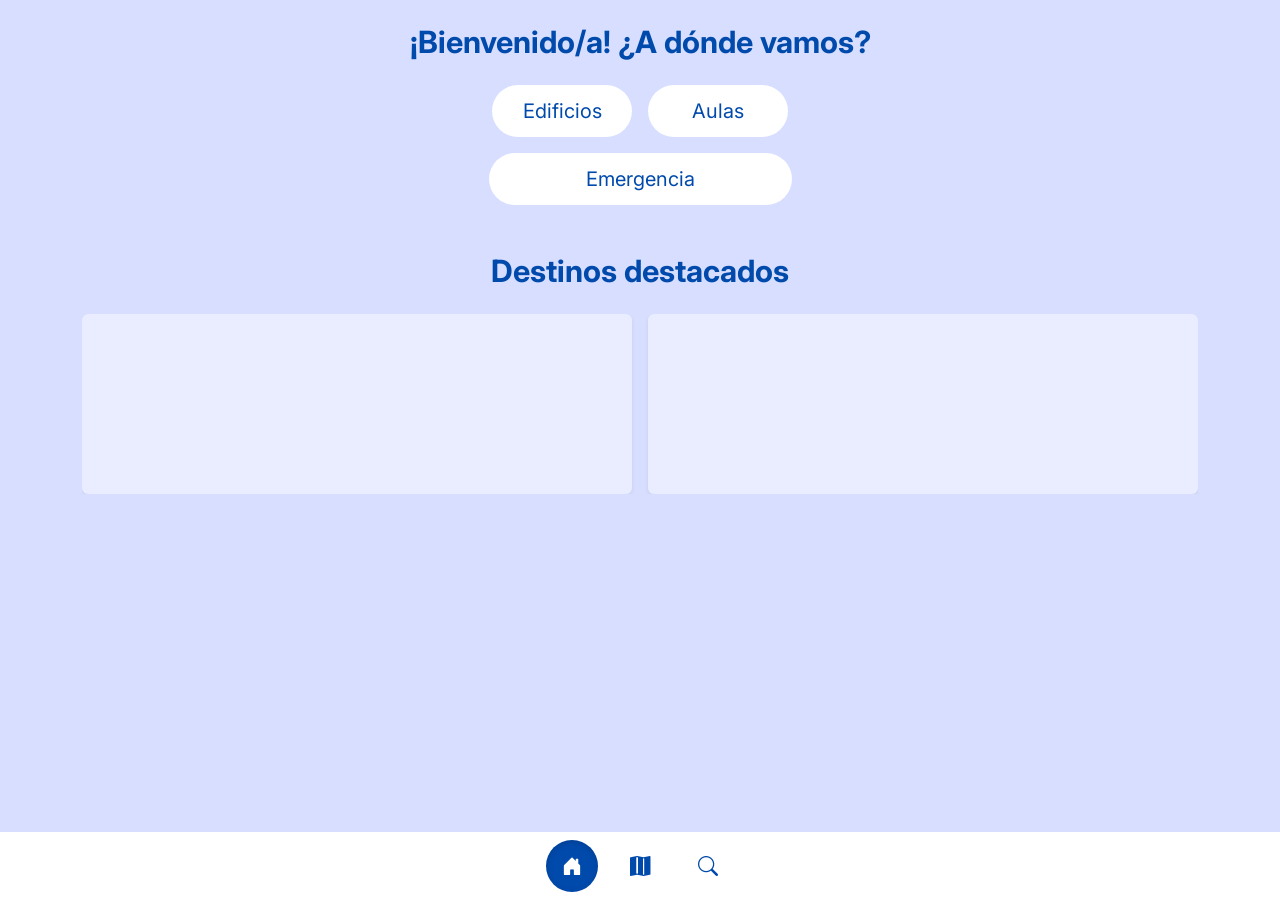
==== index.html @ 74a083c4 "1ra-actualizacion" ====
<!DOCTYPE html>
<html lang="es">
<head>
    <meta charset="UTF-8">
    <meta name="viewport" content="width=device-width, initial-scale=1.0">
    <title>UNMaps</title>
    <!-- Bootstrap CSS CDN -->
    <link rel="preconnect" href="https://fonts.googleapis.com">
    <link rel="preconnect" href="https://fonts.gstatic.com" crossorigin>
    <link href="https://fonts.googleapis.com/css2?family=Inter:ital,opsz,wght@0,14..32,100..900;1,14..32,100..900&display=swap" rel="stylesheet">
    <link href="https://cdn.jsdelivr.net/npm/bootstrap@5.3.3/dist/css/bootstrap.min.css" rel="stylesheet">
    <link rel="stylesheet" href="https://cdn.jsdelivr.net/npm/bootstrap-icons@1.11.3/font/bootstrap-icons.min.css">
    <link rel="stylesheet" href="style.css">
    <style>
        body {
            font-family: 'Inter', sans-serif;
            font-size: 12pt;
            background-color: #d7deff;
            padding-bottom: 76px;
        }

        h1, h2, h3, h4, h5, h6 {
            font-size: 23pt;
        }

        .nav-icon-button {
            font-size: 15pt;
        }

        .navbar.fixed-bottom {
            background-color: #ffffff !important;
        }

        .navbar.fixed-bottom .nav-icon-button {
            margin: 0;
        }

        #destinosCarousel {
            touch-action: pan-y;
            user-select: none;
            cursor: grab;
        }

        #destinosCarousel.dragging {
            cursor: grabbing;
        }
    </style>
</head>
<body>

    <!-- 1. Barra de navegación (Navbar) -->
    <nav class="navbar fixed-bottom py-2">
        <div class="container-fluid justify-content-center gap-3">
            <a href="index.html" class="nav-icon-button" data-page="index" aria-label="Inicio">
                <i class="bi bi-house-door-fill"></i>
            </a>
            <a href="map.html" class="nav-icon-button" data-page="map" aria-label="Mapa">
                <i class="bi bi-map-fill"></i>
            </a>
            <a href="search.html" class="nav-icon-button" data-page="search" aria-label="Buscar">
                <i class="bi bi-search"></i>
            </a>
        </div>
    </nav>

    <main class="container text-center py-4">
        <h1 class="fw-bold" style="color: #004aac;">¡Bienvenido/a! ¿A dónde vamos?</h1>

        <div class="d-flex justify-content-center gap-3 mt-4">
            <button type="button" class="nav-icon-button" aria-label="Edificios" style="width: 140px; border-radius: 999px;">
                Edificios
            </button>
            <button type="button" class="nav-icon-button" aria-label="Aulas" style="width: 140px; border-radius: 999px;">
                Aulas
            </button>
        </div>

        <div class="d-flex justify-content-center mt-3">
            <button type="button" class="nav-icon-button" aria-label="Emergencia" style="width: 303px; border-radius: 999px;">
                Emergencia
            </button>
        </div>

        <h2 class="fw-bold mt-5" style="color: #004aac;">Destinos destacados</h2>

        <div id="destinosCarousel" class="carousel slide mt-4" data-bs-ride="false" data-bs-touch="true" data-bs-interval="false">
            <div class="carousel-inner">
                <div class="carousel-item active">
                    <div class="row g-3 justify-content-center">
                        <div class="col-6">
                            <div class="card border-0 shadow-sm" style="height: 180px; background: rgba(255,255,255,0.45);"></div>
                        </div>
                        <div class="col-6">
                            <div class="card border-0 shadow-sm" style="height: 180px; background: rgba(255,255,255,0.45);"></div>
                        </div>
                    </div>
                </div>
                <div class="carousel-item">
                    <div class="row g-3 justify-content-center">
                        <div class="col-6">
                            <div class="card border-0 shadow-sm" style="height: 180px; background: rgba(255,255,255,0.45);"></div>
                        </div>
                        <div class="col-6">
                            <div class="card border-0 shadow-sm" style="height: 180px; background: rgba(255,255,255,0.45);"></div>
                        </div>
                    </div>
                </div>
            </div>
        </div>
    </main>

    <script>
        const currentPage = window.location.pathname.split('/').pop() || 'index.html';
        const navButtons = document.querySelectorAll('.navbar .nav-icon-button');

        navButtons.forEach((button) => {
            const page = button.dataset.page;
            const isCurrentPage =
                (page === 'index' && currentPage === 'index.html') ||
                (page === 'map' && currentPage === 'map.html') ||
                (page === 'search' && currentPage === 'search.html');

            button.classList.toggle('active', isCurrentPage);

            button.addEventListener('click', () => {
                navButtons.forEach((item) => item.classList.remove('active'));
                button.classList.add('active');
            });
        });

        const carousel = document.getElementById('destinosCarousel');
        let startX = 0;
        let dragging = false;

        carousel.addEventListener('pointerdown', (event) => {
            dragging = true;
            startX = event.clientX;
            carousel.classList.add('dragging');
        });

        carousel.addEventListener('pointerup', (event) => {
            if (!dragging) return;
            dragging = false;
            carousel.classList.remove('dragging');

            const deltaX = event.clientX - startX;
            if (Math.abs(deltaX) > 50) {
                const bsCarousel = bootstrap.Carousel.getOrCreateInstance(carousel);
                if (deltaX < 0) {
                    bsCarousel.next();
                } else {
                    bsCarousel.prev();
                }
            }
        });

        carousel.addEventListener('pointerleave', () => {
            dragging = false;
            carousel.classList.remove('dragging');
        });
    </script>

    <!-- Bootstrap JS Bundle con Popper (necesario para menús desplegables, modales, etc.) -->
    <script src="https://cdn.jsdelivr.net/npm/bootstrap@5.3.3/dist/js/bootstrap.bundle.min.js"></script>
</body>
</html>
---- style.css ----
.nav-icon-button {
    width: 52px;
    height: 52px;
    border-radius: 50%;
    border: none;
    background-color: #ffffff;
    color: #004aac;
    display: flex;
    align-items: center;
    justify-content: center;
    transition: all 0.2s ease-in-out;
    text-decoration: none;
    text-underline-offset: unset;
}

.nav-icon-button:hover,
.nav-icon-button:focus {
    background-color: #5070fe;
    border: none;
    color: #ffffff;
    text-decoration: none;
    text-underline-offset: unset;
}

.nav-icon-button:active,
.nav-icon-button.active {
    background-color: #004aac;
    border: none;
    color: #ffffff;
    box-shadow: inset 0 2px 6px rgba(0, 0, 0, 0.15);
}

.nav-icon-button i {
    font-size: 1.25rem;
}
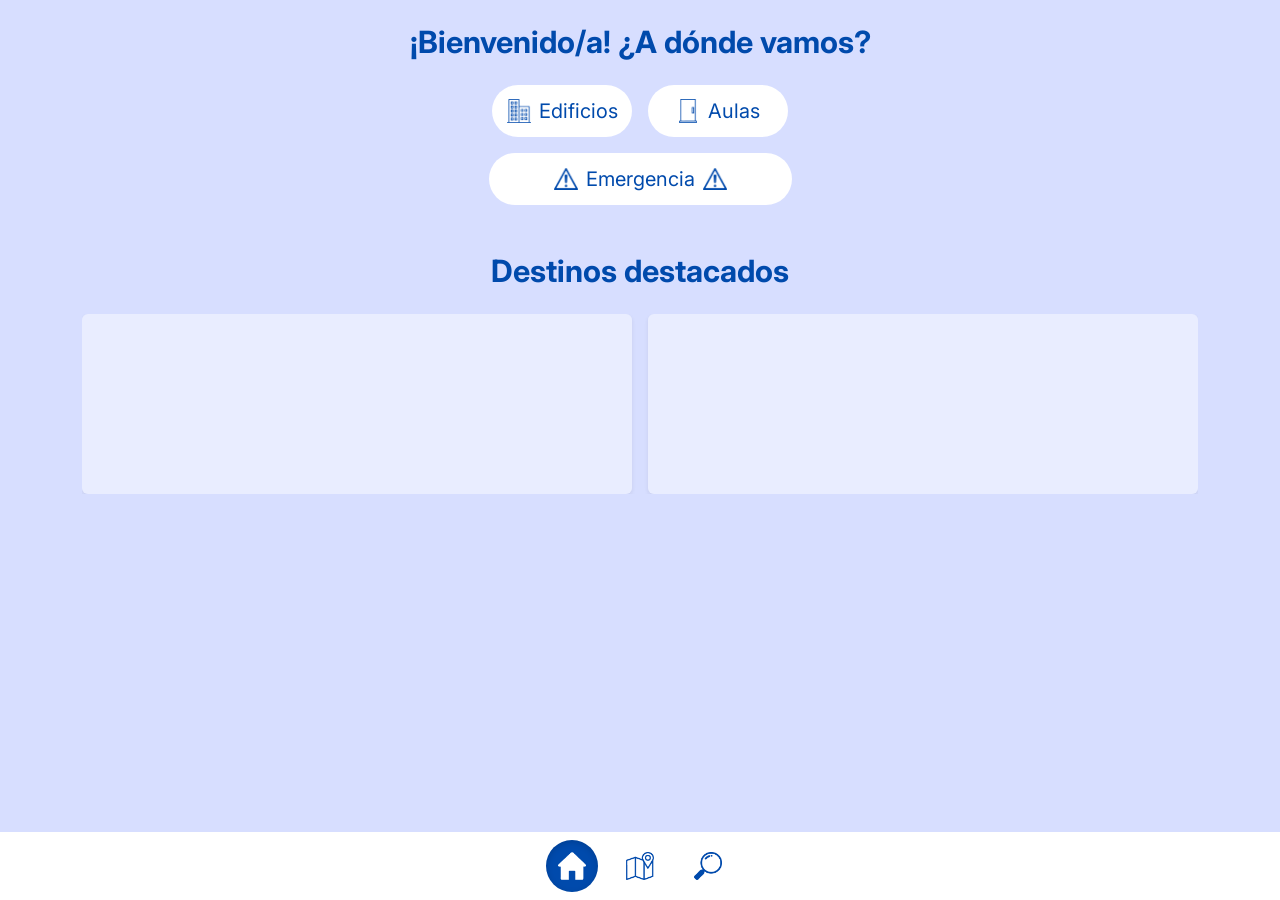
==== commit 68d53eca: "Actualizacion importante cambio en iconos, tipografia y botones" ====
--- a/index.html
+++ b/index.html
@@ -35,6 +35,16 @@
             margin: 0;
         }
 
+        .home-action-button {
+            gap: 8px;
+        }
+
+        .home-action-button img {
+            width: 24px;
+            height: 24px;
+            object-fit: contain;
+        }
+
         #destinosCarousel {
             touch-action: pan-y;
             user-select: none;
@@ -52,13 +62,13 @@
     <nav class="navbar fixed-bottom py-2">
         <div class="container-fluid justify-content-center gap-3">
             <a href="index.html" class="nav-icon-button" data-page="index" aria-label="Inicio">
-                <i class="bi bi-house-door-fill"></i>
+                <img src="icons/casa.png" alt="" aria-hidden="true">
             </a>
             <a href="map.html" class="nav-icon-button" data-page="map" aria-label="Mapa">
-                <i class="bi bi-map-fill"></i>
+                <img src="icons/mapita.png" alt="" aria-hidden="true">
             </a>
             <a href="search.html" class="nav-icon-button" data-page="search" aria-label="Buscar">
-                <i class="bi bi-search"></i>
+                <img src="icons/lupa.png" alt="" aria-hidden="true">
             </a>
         </div>
     </nav>
@@ -67,17 +77,21 @@
         <h1 class="fw-bold" style="color: #004aac;">¡Bienvenido/a! ¿A dónde vamos?</h1>
 
         <div class="d-flex justify-content-center gap-3 mt-4">
-            <button type="button" class="nav-icon-button" aria-label="Edificios" style="width: 140px; border-radius: 999px;">
+            <button type="button" class="nav-icon-button home-action-button" aria-label="Edificios" style="width: 140px; border-radius: 999px;">
+                <img src="icons/edificios.png" alt="" aria-hidden="true">
                 Edificios
             </button>
-            <button type="button" class="nav-icon-button" aria-label="Aulas" style="width: 140px; border-radius: 999px;">
+            <button type="button" class="nav-icon-button home-action-button" aria-label="Aulas" style="width: 140px; border-radius: 999px;">
+                <img src="icons/aulas.png" alt="" aria-hidden="true">
                 Aulas
             </button>
         </div>
 
         <div class="d-flex justify-content-center mt-3">
-            <button type="button" class="nav-icon-button" aria-label="Emergencia" style="width: 303px; border-radius: 999px;">
+            <button type="button" class="nav-icon-button home-action-button" aria-label="Emergencia" style="width: 303px; border-radius: 999px;">
+                <img src="icons/emergencia.png" alt="" aria-hidden="true">
                 Emergencia
+                <img src="icons/emergencia.png" alt="" aria-hidden="true">
             </button>
         </div>
 
--- a/style.css
+++ b/style.css
@@ -33,3 +33,16 @@
 .nav-icon-button i {
     font-size: 1.25rem;
 }
+
+.nav-icon-button img {
+    width: 28px;
+    height: 28px;
+    object-fit: contain;
+}
+
+.nav-icon-button:hover img,
+.nav-icon-button:focus img,
+.nav-icon-button:active img,
+.nav-icon-button.active img {
+    filter: brightness(0) invert(1);
+}
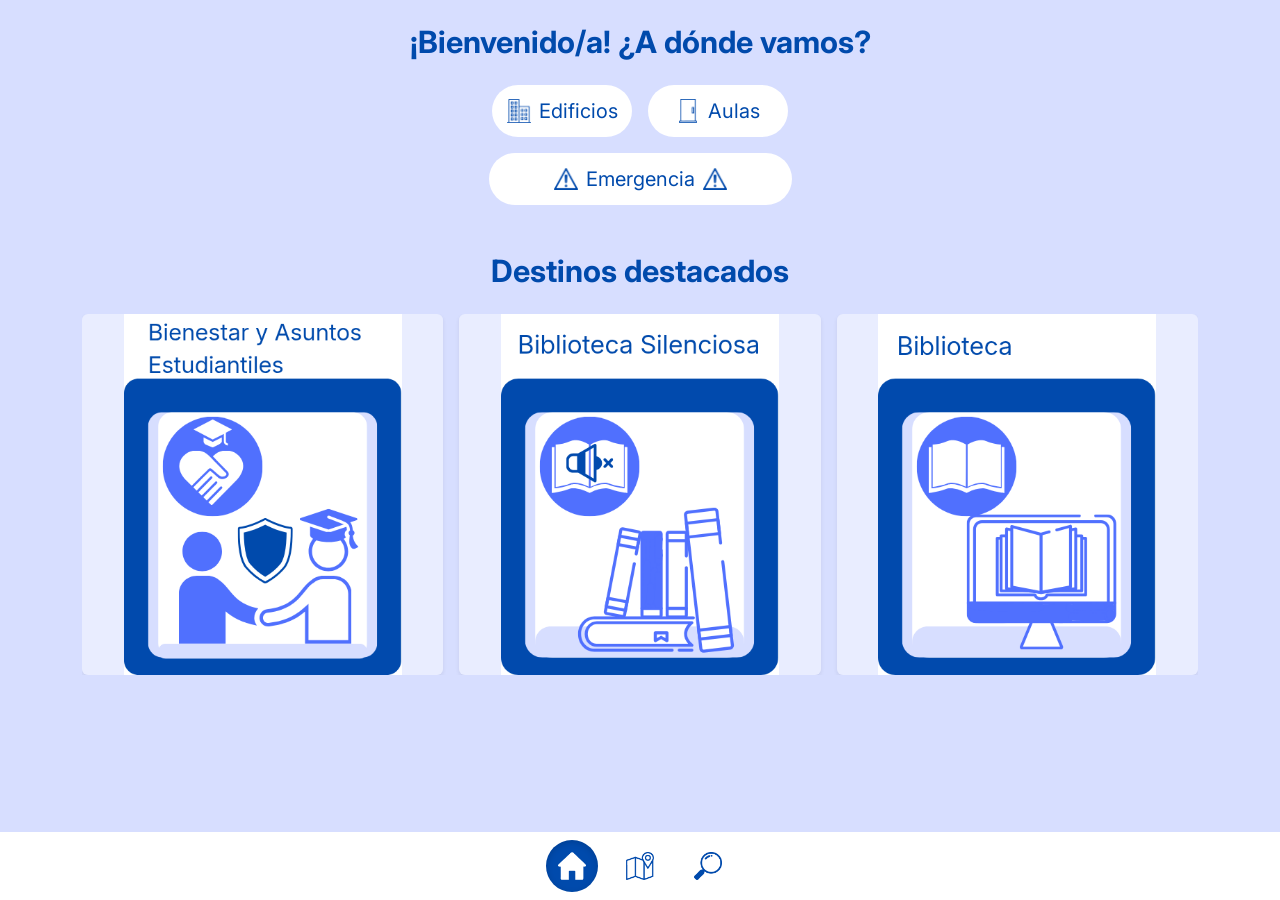
==== commit 8a037a8a: "+carrusel y menu de busqueda actualizado el carrusel ahora tiene sus etiquetas, y los menú desplegab" ====
--- a/index.html
+++ b/index.html
@@ -11,52 +11,8 @@
     <link href="https://cdn.jsdelivr.net/npm/bootstrap@5.3.3/dist/css/bootstrap.min.css" rel="stylesheet">
     <link rel="stylesheet" href="https://cdn.jsdelivr.net/npm/bootstrap-icons@1.11.3/font/bootstrap-icons.min.css">
     <link rel="stylesheet" href="style.css">
-    <style>
-        body {
-            font-family: 'Inter', sans-serif;
-            font-size: 12pt;
-            background-color: #d7deff;
-            padding-bottom: 76px;
-        }
-
-        h1, h2, h3, h4, h5, h6 {
-            font-size: 23pt;
-        }
-
-        .nav-icon-button {
-            font-size: 15pt;
-        }
-
-        .navbar.fixed-bottom {
-            background-color: #ffffff !important;
-        }
-
-        .navbar.fixed-bottom .nav-icon-button {
-            margin: 0;
-        }
-
-        .home-action-button {
-            gap: 8px;
-        }
-
-        .home-action-button img {
-            width: 24px;
-            height: 24px;
-            object-fit: contain;
-        }
-
-        #destinosCarousel {
-            touch-action: pan-y;
-            user-select: none;
-            cursor: grab;
-        }
-
-        #destinosCarousel.dragging {
-            cursor: grabbing;
-        }
-    </style>
 </head>
-<body>
+<body class="page-index">
 
     <!-- 1. Barra de navegación (Navbar) -->
     <nav class="navbar fixed-bottom py-2">
@@ -74,48 +30,85 @@
     </nav>
 
     <main class="container text-center py-4">
-        <h1 class="fw-bold" style="color: #004aac;">¡Bienvenido/a! ¿A dónde vamos?</h1>
+        <h1 class="fw-bold page-heading">¡Bienvenido/a! ¿A dónde vamos?</h1>
 
         <div class="d-flex justify-content-center gap-3 mt-4">
-            <button type="button" class="nav-icon-button home-action-button" aria-label="Edificios" style="width: 140px; border-radius: 999px;">
+            <button type="button" class="nav-icon-button home-action-button home-action-button--standard" aria-label="Edificios">
                 <img src="icons/edificios.png" alt="" aria-hidden="true">
                 Edificios
             </button>
-            <button type="button" class="nav-icon-button home-action-button" aria-label="Aulas" style="width: 140px; border-radius: 999px;">
+            <button type="button" class="nav-icon-button home-action-button home-action-button--standard" aria-label="Aulas">
                 <img src="icons/aulas.png" alt="" aria-hidden="true">
                 Aulas
             </button>
         </div>
 
         <div class="d-flex justify-content-center mt-3">
-            <button type="button" class="nav-icon-button home-action-button" aria-label="Emergencia" style="width: 303px; border-radius: 999px;">
+            <button type="button" class="nav-icon-button home-action-button home-action-button--emergency" aria-label="Emergencia">
                 <img src="icons/emergencia.png" alt="" aria-hidden="true">
                 Emergencia
                 <img src="icons/emergencia.png" alt="" aria-hidden="true">
             </button>
         </div>
 
-        <h2 class="fw-bold mt-5" style="color: #004aac;">Destinos destacados</h2>
+        <h2 class="fw-bold page-heading mt-5">Destinos destacados</h2>
 
         <div id="destinosCarousel" class="carousel slide mt-4" data-bs-ride="false" data-bs-touch="true" data-bs-interval="false">
             <div class="carousel-inner">
                 <div class="carousel-item active">
                     <div class="row g-3 justify-content-center">
-                        <div class="col-6">
-                            <div class="card border-0 shadow-sm" style="height: 180px; background: rgba(255,255,255,0.45);"></div>
+                        <div class="col-4">
+                            <div class="card destino-card border-0 shadow-sm overflow-hidden">
+                                <img src="carousel/1.png" class="w-100 h-100 object-fit-contain" alt="Destino destacado 1">
+                            </div>
                         </div>
-                        <div class="col-6">
-                            <div class="card border-0 shadow-sm" style="height: 180px; background: rgba(255,255,255,0.45);"></div>
+                        <div class="col-4">
+                            <div class="card destino-card border-0 shadow-sm overflow-hidden">
+                                <img src="carousel/2.png" class="w-100 h-100 object-fit-contain" alt="Destino destacado 2">
+                            </div>
+                        </div>
+                        <div class="col-4">
+                            <div class="card destino-card border-0 shadow-sm overflow-hidden">
+                                <img src="carousel/3.png" class="w-100 h-100 object-fit-contain" alt="Destino destacado 3">
+                            </div>
                         </div>
                     </div>
                 </div>
                 <div class="carousel-item">
                     <div class="row g-3 justify-content-center">
-                        <div class="col-6">
-                            <div class="card border-0 shadow-sm" style="height: 180px; background: rgba(255,255,255,0.45);"></div>
+                        <div class="col-4">
+                            <div class="card destino-card border-0 shadow-sm overflow-hidden">
+                                <img src="carousel/4.png" class="w-100 h-100 object-fit-contain" alt="Destino destacado 4">
+                            </div>
                         </div>
-                        <div class="col-6">
-                            <div class="card border-0 shadow-sm" style="height: 180px; background: rgba(255,255,255,0.45);"></div>
+                        <div class="col-4">
+                            <div class="card destino-card border-0 shadow-sm overflow-hidden">
+                                <img src="carousel/5.png" class="w-100 h-100 object-fit-contain" alt="Destino destacado 5">
+                            </div>
+                        </div>
+                        <div class="col-4">
+                            <div class="card destino-card border-0 shadow-sm overflow-hidden">
+                                <img src="carousel/6.png" class="w-100 h-100 object-fit-contain" alt="Destino destacado 6">
+                            </div>
+                        </div>
+                    </div>
+                </div>
+                <div class="carousel-item">
+                    <div class="row g-3 justify-content-center">
+                        <div class="col-4">
+                            <div class="card destino-card border-0 shadow-sm overflow-hidden">
+                                <img src="carousel/7.png" class="w-100 h-100 object-fit-contain" alt="Destino destacado 7">
+                            </div>
+                        </div>
+                        <div class="col-4">
+                            <div class="card destino-card border-0 shadow-sm overflow-hidden">
+                                <img src="carousel/8.png" class="w-100 h-100 object-fit-contain" alt="Destino destacado 8">
+                            </div>
+                        </div>
+                        <div class="col-4">
+                            <div class="card destino-card border-0 shadow-sm overflow-hidden">
+                                <img src="carousel/9.png" class="w-100 h-100 object-fit-contain" alt="Destino destacado 9">
+                            </div>
                         </div>
                     </div>
                 </div>
--- a/style.css
+++ b/style.css
@@ -46,3 +46,235 @@
 .nav-icon-button.active img {
     filter: brightness(0) invert(1);
 }
+
+/* # Estilos compartidos */
+.page-index,
+.page-map,
+.page-search {
+    font-family: 'Inter', sans-serif;
+    font-size: 12pt;
+    background-color: #d7deff;
+    padding-bottom: 76px;
+}
+
+.page-index h1,
+.page-index h2,
+.page-index h3,
+.page-index h4,
+.page-index h5,
+.page-index h6,
+.page-map h1,
+.page-map h2,
+.page-map h3,
+.page-map h4,
+.page-map h5,
+.page-map h6,
+.page-search h1,
+.page-search h2,
+.page-search h3,
+.page-search h4,
+.page-search h5,
+.page-search h6 {
+    font-size: 23pt;
+}
+
+.page-index .nav-icon-button,
+.page-map .nav-icon-button,
+.page-search .nav-icon-button {
+    font-size: 15pt;
+}
+
+.page-index .navbar.fixed-bottom,
+.page-map .navbar.fixed-bottom,
+.page-search .navbar.fixed-bottom {
+    background-color: #ffffff !important;
+}
+
+.page-index .navbar.fixed-bottom .nav-icon-button,
+.page-map .navbar.fixed-bottom .nav-icon-button,
+.page-search .navbar.fixed-bottom .nav-icon-button {
+    margin: 0;
+}
+
+.page-heading {
+    color: #004aac;
+}
+
+/* # index.html */
+.page-index .home-action-button {
+    gap: 8px;
+    border-radius: 999px;
+}
+
+.page-index .home-action-button--standard {
+    width: 140px;
+}
+
+.page-index .home-action-button--emergency {
+    width: 303px;
+}
+
+.page-index .home-action-button img {
+    width: 24px;
+    height: 24px;
+    object-fit: contain;
+}
+
+.page-index #destinosCarousel {
+    touch-action: pan-y;
+    user-select: none;
+    cursor: grab;
+}
+
+.page-index #destinosCarousel.dragging {
+    cursor: grabbing;
+}
+
+.page-index .destino-card {
+    aspect-ratio: 1;
+    background: rgba(255, 255, 255, 0.45);
+}
+
+/* # map.html */
+.page-map .map-placeholder {
+    height: 400px;
+    background: rgba(255, 255, 255, 0.45);
+    border-radius: 20px;
+}
+
+/* # search.html */
+.page-search {
+    --building-color-transition: background-color 0.5s ease, color 0.5s ease;
+    transition: background-color 0.5s ease;
+}
+
+.page-search.has-open-building {
+    background-color: #004aac;
+}
+
+.page-search.has-open-building h1 {
+    color: #ffffff;
+}
+
+.page-search main h1 {
+    transition: color 0.5s ease;
+}
+
+.page-search .building-list {
+    max-width: 560px;
+    margin-right: auto;
+    margin-left: auto;
+}
+
+.page-search .building-item {
+    overflow: hidden;
+    border-radius: 16px;
+}
+
+.page-search .building-button {
+    width: 100%;
+    min-height: 52px;
+    padding: 0 20px;
+    border: 0;
+    border-radius: 16px;
+    background-color: #ffffff;
+    color: #004aac;
+    display: flex;
+    align-items: center;
+    justify-content: center;
+    position: relative;
+    font: inherit;
+    font-size: 15pt;
+    transition: var(--building-color-transition);
+}
+
+.page-search .building-button:not([aria-expanded="true"]):hover {
+    background-color: #ffffff;
+    color: #004aac;
+}
+
+.page-search .building-button:focus-visible {
+    outline: 2px solid #d7deff;
+    outline-offset: 2px;
+}
+
+.page-search .building-button[aria-expanded="true"] {
+    border-radius: 16px 16px 0 0;
+    background-color: #5070fe;
+    color: #ffffff;
+}
+
+.page-search .building-button[aria-expanded="true"]:hover {
+    background-color: #5070fe;
+    color: #ffffff;
+}
+
+.page-search .building-button[aria-expanded="true"]:focus-visible {
+    outline-offset: -2px;
+}
+
+.page-search .building-button i {
+    position: absolute;
+    right: 20px;
+    transition: transform 0.2s ease;
+}
+
+.page-search .building-button[aria-expanded="true"] i {
+    transform: rotate(180deg);
+}
+
+.page-search .building-options {
+    padding: 16px 20px;
+    border-radius: 0 0 16px 16px;
+    background-color: #ffffff;
+    color: #004aac;
+    text-align: left;
+    transition: var(--building-color-transition);
+}
+
+.page-search .building-item.is-open .building-options {
+    background-color: #5070fe;
+    color: #ffffff;
+}
+
+.page-search .building-options[hidden] {
+    display: none;
+}
+
+.page-search .room-grid {
+    display: grid;
+    grid-template-columns: repeat(2, minmax(0, 1fr));
+    gap: 10px;
+}
+
+.page-search .room-button {
+    min-height: 44px;
+    border: 0;
+    border-radius: 12px;
+    background-color: #ffffff;
+    color: #004aac;
+    font: inherit;
+    font-size: 15pt;
+    transition: all 0.2s ease-in-out;
+}
+
+.page-search .room-button:hover,
+.page-search .room-button:focus-visible {
+    background-color: #5070fe;
+    color: #ffffff;
+}
+
+.page-search .room-button:active,
+.page-search .room-button.is-selected {
+    background-color: #004aac;
+    color: #ffffff;
+}
+
+@media (prefers-reduced-motion: reduce) {
+    .page-search,
+    .page-search main h1,
+    .page-search .building-button,
+    .page-search .building-options {
+        transition-duration: 0.01ms;
+    }
+}
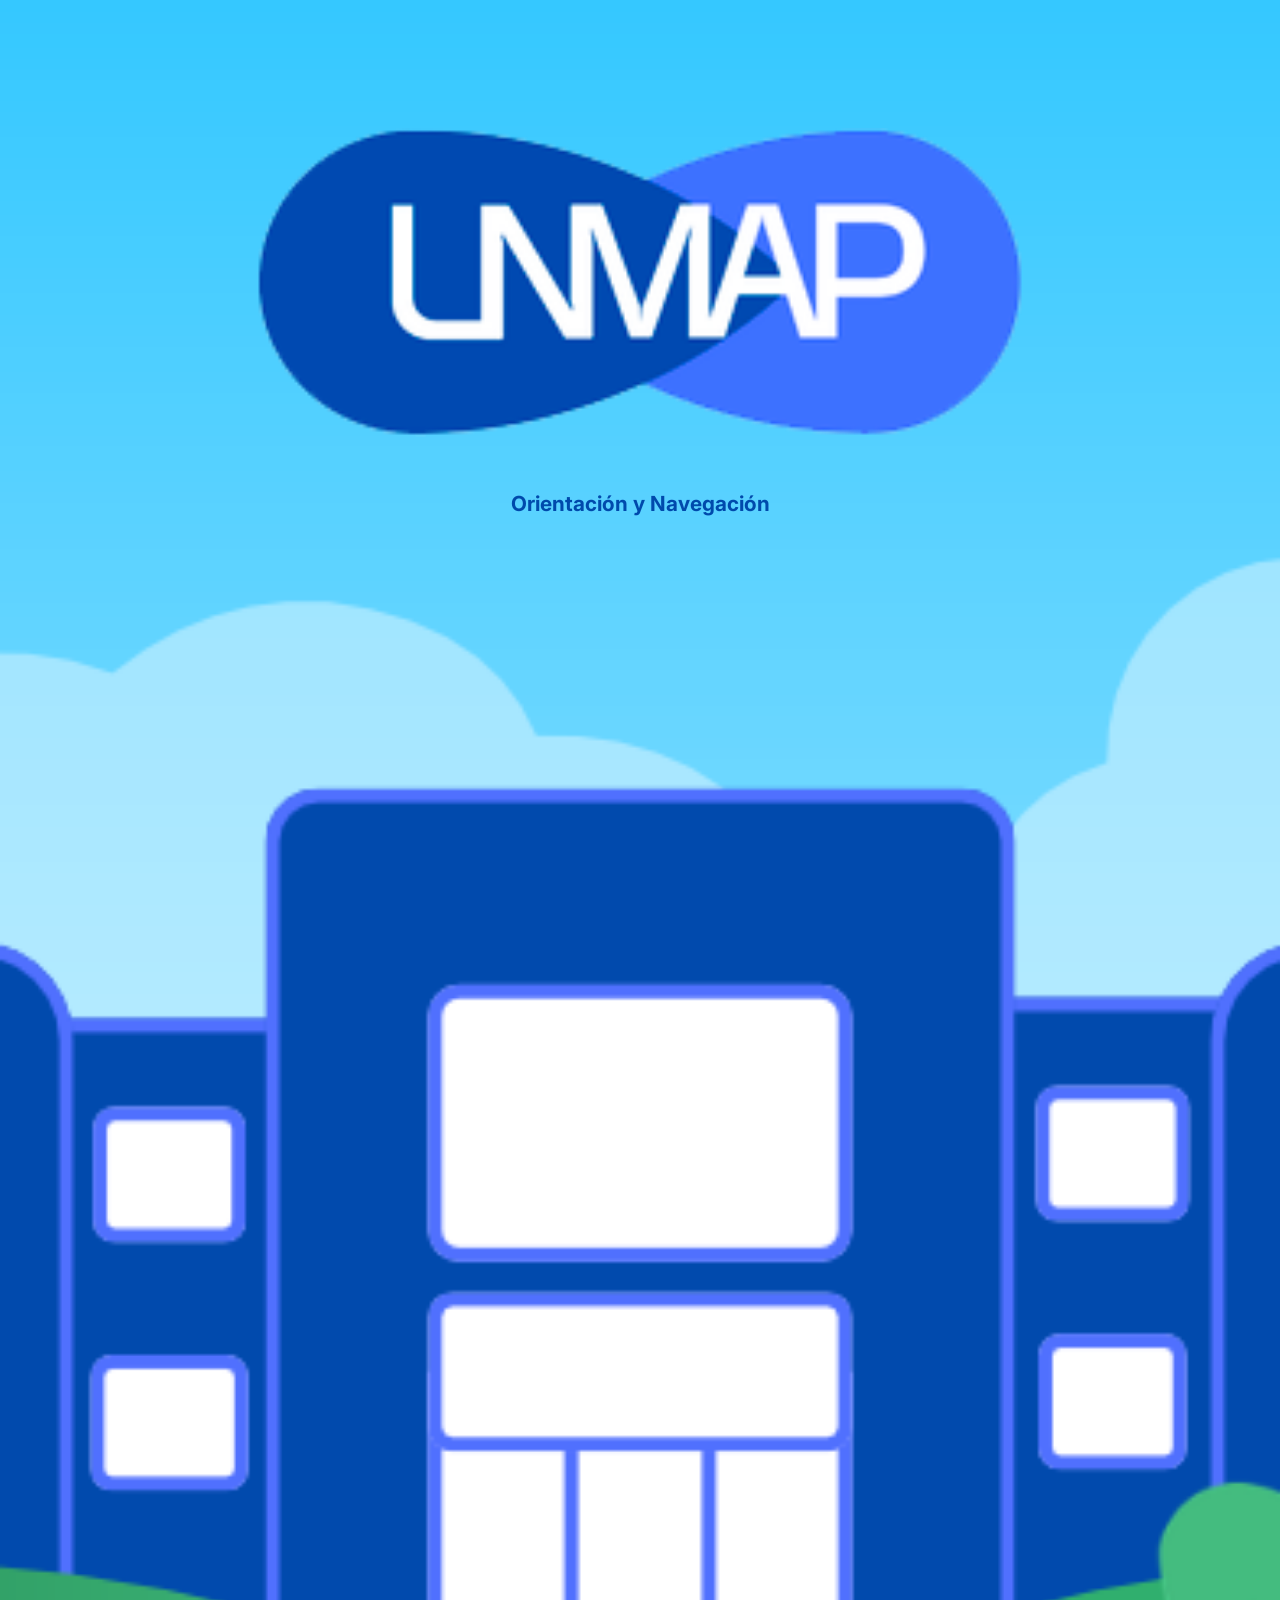
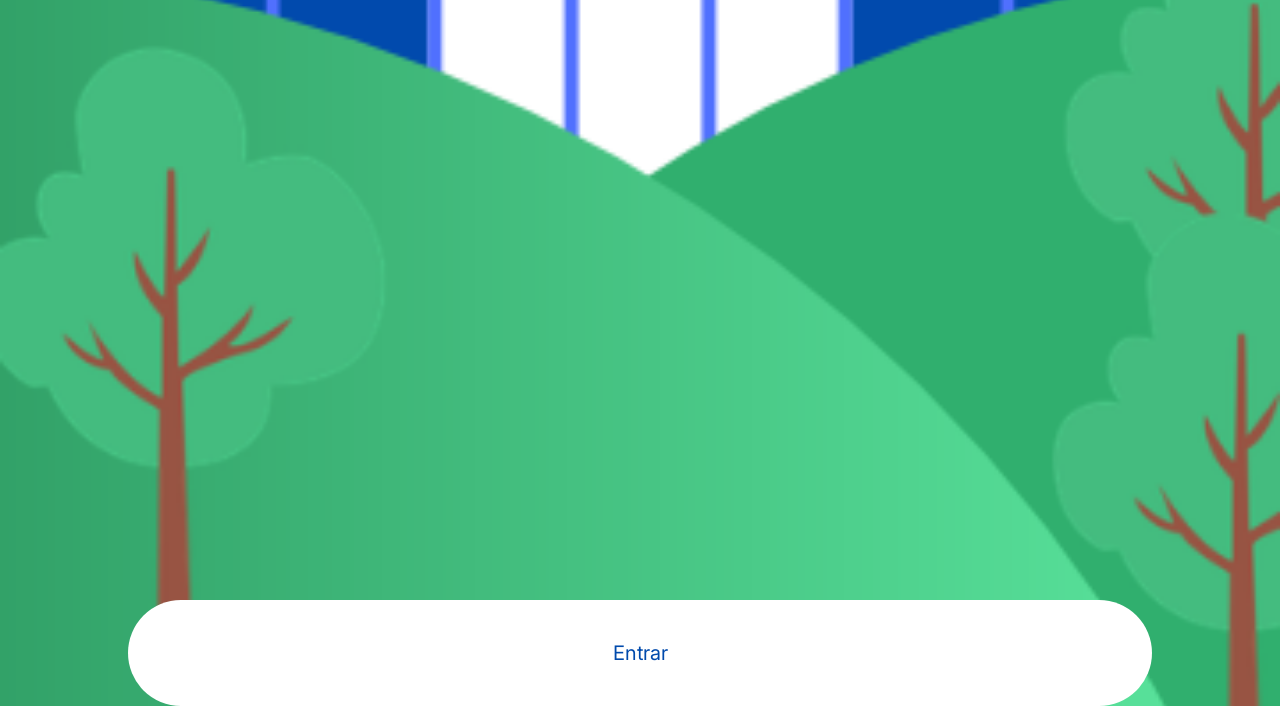
==== commit df2095e3: "TODOS LOS CAMBIOS MUSCHISIMOS" ====
--- a/index.html
+++ b/index.html
@@ -1,173 +1,28 @@
 <!DOCTYPE html>
 <html lang="es">
+
 <head>
     <meta charset="UTF-8">
     <meta name="viewport" content="width=device-width, initial-scale=1.0">
-    <title>UNMaps</title>
-    <!-- Bootstrap CSS CDN -->
+    <title>UNMaps | Entrar</title>
     <link rel="preconnect" href="https://fonts.googleapis.com">
     <link rel="preconnect" href="https://fonts.gstatic.com" crossorigin>
-    <link href="https://fonts.googleapis.com/css2?family=Inter:ital,opsz,wght@0,14..32,100..900;1,14..32,100..900&display=swap" rel="stylesheet">
+    <link
+        href="https://fonts.googleapis.com/css2?family=Inter:ital,opsz,wght@0,14..32,100..900;1,14..32,100..900&display=swap"
+        rel="stylesheet">
     <link href="https://cdn.jsdelivr.net/npm/bootstrap@5.3.3/dist/css/bootstrap.min.css" rel="stylesheet">
     <link rel="stylesheet" href="https://cdn.jsdelivr.net/npm/bootstrap-icons@1.11.3/font/bootstrap-icons.min.css">
     <link rel="stylesheet" href="style.css">
 </head>
+
 <body class="page-index">
+    <main>
+        <div class="main-index">
+            <img src="img/logo.png" class="logo" alt="Logotipo de U.N.MAP">
+            <p class="texto-index">Orientación y Navegación</p>
+        </div>
+        <a class="index-button" href="inicio.html">Entrar</a>
+    </main>
+</body>
 
-    <!-- 1. Barra de navegación (Navbar) -->
-    <nav class="navbar fixed-bottom py-2">
-        <div class="container-fluid justify-content-center gap-3">
-            <a href="index.html" class="nav-icon-button" data-page="index" aria-label="Inicio">
-                <img src="icons/casa.png" alt="" aria-hidden="true">
-            </a>
-            <a href="map.html" class="nav-icon-button" data-page="map" aria-label="Mapa">
-                <img src="icons/mapita.png" alt="" aria-hidden="true">
-            </a>
-            <a href="search.html" class="nav-icon-button" data-page="search" aria-label="Buscar">
-                <img src="icons/lupa.png" alt="" aria-hidden="true">
-            </a>
-        </div>
-    </nav>
-
-    <main class="container text-center py-4">
-        <h1 class="fw-bold page-heading">¡Bienvenido/a! ¿A dónde vamos?</h1>
-
-        <div class="d-flex justify-content-center gap-3 mt-4">
-            <button type="button" class="nav-icon-button home-action-button home-action-button--standard" aria-label="Edificios">
-                <img src="icons/edificios.png" alt="" aria-hidden="true">
-                Edificios
-            </button>
-            <button type="button" class="nav-icon-button home-action-button home-action-button--standard" aria-label="Aulas">
-                <img src="icons/aulas.png" alt="" aria-hidden="true">
-                Aulas
-            </button>
-        </div>
-
-        <div class="d-flex justify-content-center mt-3">
-            <button type="button" class="nav-icon-button home-action-button home-action-button--emergency" aria-label="Emergencia">
-                <img src="icons/emergencia.png" alt="" aria-hidden="true">
-                Emergencia
-                <img src="icons/emergencia.png" alt="" aria-hidden="true">
-            </button>
-        </div>
-
-        <h2 class="fw-bold page-heading mt-5">Destinos destacados</h2>
-
-        <div id="destinosCarousel" class="carousel slide mt-4" data-bs-ride="false" data-bs-touch="true" data-bs-interval="false">
-            <div class="carousel-inner">
-                <div class="carousel-item active">
-                    <div class="row g-3 justify-content-center">
-                        <div class="col-4">
-                            <div class="card destino-card border-0 shadow-sm overflow-hidden">
-                                <img src="carousel/1.png" class="w-100 h-100 object-fit-contain" alt="Destino destacado 1">
-                            </div>
-                        </div>
-                        <div class="col-4">
-                            <div class="card destino-card border-0 shadow-sm overflow-hidden">
-                                <img src="carousel/2.png" class="w-100 h-100 object-fit-contain" alt="Destino destacado 2">
-                            </div>
-                        </div>
-                        <div class="col-4">
-                            <div class="card destino-card border-0 shadow-sm overflow-hidden">
-                                <img src="carousel/3.png" class="w-100 h-100 object-fit-contain" alt="Destino destacado 3">
-                            </div>
-                        </div>
-                    </div>
-                </div>
-                <div class="carousel-item">
-                    <div class="row g-3 justify-content-center">
-                        <div class="col-4">
-                            <div class="card destino-card border-0 shadow-sm overflow-hidden">
-                                <img src="carousel/4.png" class="w-100 h-100 object-fit-contain" alt="Destino destacado 4">
-                            </div>
-                        </div>
-                        <div class="col-4">
-                            <div class="card destino-card border-0 shadow-sm overflow-hidden">
-                                <img src="carousel/5.png" class="w-100 h-100 object-fit-contain" alt="Destino destacado 5">
-                            </div>
-                        </div>
-                        <div class="col-4">
-                            <div class="card destino-card border-0 shadow-sm overflow-hidden">
-                                <img src="carousel/6.png" class="w-100 h-100 object-fit-contain" alt="Destino destacado 6">
-                            </div>
-                        </div>
-                    </div>
-                </div>
-                <div class="carousel-item">
-                    <div class="row g-3 justify-content-center">
-                        <div class="col-4">
-                            <div class="card destino-card border-0 shadow-sm overflow-hidden">
-                                <img src="carousel/7.png" class="w-100 h-100 object-fit-contain" alt="Destino destacado 7">
-                            </div>
-                        </div>
-                        <div class="col-4">
-                            <div class="card destino-card border-0 shadow-sm overflow-hidden">
-                                <img src="carousel/8.png" class="w-100 h-100 object-fit-contain" alt="Destino destacado 8">
-                            </div>
-                        </div>
-                        <div class="col-4">
-                            <div class="card destino-card border-0 shadow-sm overflow-hidden">
-                                <img src="carousel/9.png" class="w-100 h-100 object-fit-contain" alt="Destino destacado 9">
-                            </div>
-                        </div>
-                    </div>
-                </div>
-            </div>
-        </div>
-    </main>
-
-    <script>
-        const currentPage = window.location.pathname.split('/').pop() || 'index.html';
-        const navButtons = document.querySelectorAll('.navbar .nav-icon-button');
-
-        navButtons.forEach((button) => {
-            const page = button.dataset.page;
-            const isCurrentPage =
-                (page === 'index' && currentPage === 'index.html') ||
-                (page === 'map' && currentPage === 'map.html') ||
-                (page === 'search' && currentPage === 'search.html');
-
-            button.classList.toggle('active', isCurrentPage);
-
-            button.addEventListener('click', () => {
-                navButtons.forEach((item) => item.classList.remove('active'));
-                button.classList.add('active');
-            });
-        });
-
-        const carousel = document.getElementById('destinosCarousel');
-        let startX = 0;
-        let dragging = false;
-
-        carousel.addEventListener('pointerdown', (event) => {
-            dragging = true;
-            startX = event.clientX;
-            carousel.classList.add('dragging');
-        });
-
-        carousel.addEventListener('pointerup', (event) => {
-            if (!dragging) return;
-            dragging = false;
-            carousel.classList.remove('dragging');
-
-            const deltaX = event.clientX - startX;
-            if (Math.abs(deltaX) > 50) {
-                const bsCarousel = bootstrap.Carousel.getOrCreateInstance(carousel);
-                if (deltaX < 0) {
-                    bsCarousel.next();
-                } else {
-                    bsCarousel.prev();
-                }
-            }
-        });
-
-        carousel.addEventListener('pointerleave', () => {
-            dragging = false;
-            carousel.classList.remove('dragging');
-        });
-    </script>
-
-    <!-- Bootstrap JS Bundle con Popper (necesario para menús desplegables, modales, etc.) -->
-    <script src="https://cdn.jsdelivr.net/npm/bootstrap@5.3.3/dist/js/bootstrap.bundle.min.js"></script>
-</body>
 </html>
--- a/style.css
+++ b/style.css
@@ -48,21 +48,81 @@
 }
 
 /* # Estilos compartidos */
-.page-index,
+.page-index {
+    background-image: url('img/ingreso.png');
+    background-size: cover;
+    background-repeat: no-repeat;
+    /*background-position: center center;*/
+    height: 100dvh;
+    width: 100vw;
+    margin: 0;
+    padding: 0;
+    overflow: hidden;
+    font-family: 'Inter';
+}
+
+.main-index {
+    display: flex;
+    justify-content: center;
+    align-items: center;
+    flex-direction: column;
+}
+
+.logo {
+    width: 60%;
+    margin-top: 10%;
+}
+
+.texto-index {
+    font-weight: bold;
+    margin-top: 4%;
+    font-size: 1.3rem;
+    color: #004aac;
+}
+
+.index-button {
+    display: flex;
+    justify-content: center;
+    align-items: center;
+    margin-top: 130%;
+    margin-bottom: 20%;
+    margin-left: 10%;
+    margin-right: 10%;
+    padding: 3% 0;
+    border-radius: 999px;
+    background-color: #ffffff;
+    color: #004aac;
+    font-size: 20px;
+    text-decoration: none;
+    transition: background-color 0.2s ease-in-out;
+}
+
+.index-button:hover,
+.index-button:focus-visible {
+    background-color: #5070fe;
+}
+
+.index-button:focus-visible {
+    outline: 2px solid #004aac;
+    outline-offset: 3px;
+}
+
+.page-inicio,
 .page-map,
-.page-search {
+.page-search,
+.page-edificios {
     font-family: 'Inter', sans-serif;
     font-size: 12pt;
     background-color: #d7deff;
     padding-bottom: 76px;
 }
 
-.page-index h1,
-.page-index h2,
-.page-index h3,
-.page-index h4,
-.page-index h5,
-.page-index h6,
+.page-inicio h1,
+.page-inicio h2,
+.page-inicio h3,
+.page-inicio h4,
+.page-inicio h5,
+.page-inicio h6,
 .page-map h1,
 .page-map h2,
 .page-map h3,
@@ -74,25 +134,34 @@
 .page-search h3,
 .page-search h4,
 .page-search h5,
-.page-search h6 {
+.page-search h6,
+.page-edificios h1,
+.page-edificios h2,
+.page-edificios h3,
+.page-edificios h4,
+.page-edificios h5,
+.page-edificios h6 {
     font-size: 23pt;
 }
 
-.page-index .nav-icon-button,
+.page-inicio .nav-icon-button,
 .page-map .nav-icon-button,
-.page-search .nav-icon-button {
+.page-search .nav-icon-button,
+.page-edificios .nav-icon-button {
     font-size: 15pt;
 }
 
-.page-index .navbar.fixed-bottom,
+.page-inicio .navbar.fixed-bottom,
 .page-map .navbar.fixed-bottom,
-.page-search .navbar.fixed-bottom {
+.page-search .navbar.fixed-bottom,
+.page-edificios .navbar.fixed-bottom {
     background-color: #ffffff !important;
 }
 
-.page-index .navbar.fixed-bottom .nav-icon-button,
+.page-inicio .navbar.fixed-bottom .nav-icon-button,
 .page-map .navbar.fixed-bottom .nav-icon-button,
-.page-search .navbar.fixed-bottom .nav-icon-button {
+.page-search .navbar.fixed-bottom .nav-icon-button,
+.page-edificios .navbar.fixed-bottom .nav-icon-button {
     margin: 0;
 }
 
@@ -100,37 +169,37 @@
     color: #004aac;
 }
 
-/* # index.html */
-.page-index .home-action-button {
+/* # inicio.html */
+.page-inicio .home-action-button {
     gap: 8px;
     border-radius: 999px;
 }
 
-.page-index .home-action-button--standard {
+.page-inicio .home-action-button--standard {
     width: 140px;
 }
 
-.page-index .home-action-button--emergency {
+.page-inicio .home-action-button--emergency {
     width: 303px;
 }
 
-.page-index .home-action-button img {
+.page-inicio .home-action-button img {
     width: 24px;
     height: 24px;
     object-fit: contain;
 }
 
-.page-index #destinosCarousel {
+.page-inicio #destinosCarousel {
     touch-action: pan-y;
     user-select: none;
     cursor: grab;
 }
 
-.page-index #destinosCarousel.dragging {
+.page-inicio #destinosCarousel.dragging {
     cursor: grabbing;
 }
 
-.page-index .destino-card {
+.page-inicio .destino-card {
     aspect-ratio: 1;
     background: rgba(255, 255, 255, 0.45);
 }
@@ -142,7 +211,7 @@
     border-radius: 20px;
 }
 
-/* # search.html */
+/* # aulas.html */
 .page-search {
     --building-color-transition: background-color 0.5s ease, color 0.5s ease;
     transition: background-color 0.5s ease;
@@ -164,6 +233,42 @@
     max-width: 560px;
     margin-right: auto;
     margin-left: auto;
+}
+
+.page-edificios .building-list {
+    max-width: 560px;
+    margin-right: auto;
+    margin-left: auto;
+}
+
+.page-edificios .building-button {
+    width: 100%;
+    min-height: 52px;
+    padding: 0 20px;
+    border: 0;
+    border-radius: 16px;
+    background-color: #ffffff;
+    color: #004aac;
+    font: inherit;
+    font-size: 15pt;
+    transition: all 0.2s ease-in-out;
+}
+
+.page-edificios .building-button:hover,
+.page-edificios .building-button:focus {
+    background-color: #5070fe;
+    color: #ffffff;
+}
+
+.page-edificios .building-button:active {
+    background-color: #004aac;
+    color: #ffffff;
+    box-shadow: inset 0 2px 6px rgba(0, 0, 0, 0.15);
+}
+
+.page-edificios .building-button:focus-visible {
+    outline: 2px solid #004aac;
+    outline-offset: 2px;
 }
 
 .page-search .building-item {
@@ -271,6 +376,7 @@
 }
 
 @media (prefers-reduced-motion: reduce) {
+
     .page-search,
     .page-search main h1,
     .page-search .building-button,
@@ -278,3 +384,24 @@
         transition-duration: 0.01ms;
     }
 }
+
+body.page-map {
+    margin: 0;
+    padding: 0;
+    overflow: hidden;
+    /* Evita barras de desplazamiento */
+}
+
+#map-container {
+    width: 100vw;
+    height: calc(100vh - 65px);
+    /* Ajusta los 65px según el alto de tu barra navbar */
+    position: absolute;
+    top: 0;
+    left: 0;
+}
+
+/* Para asegurar que el canvas ocupe todo el div contenedor */
+#map-container canvas {
+    display: block;
+}
